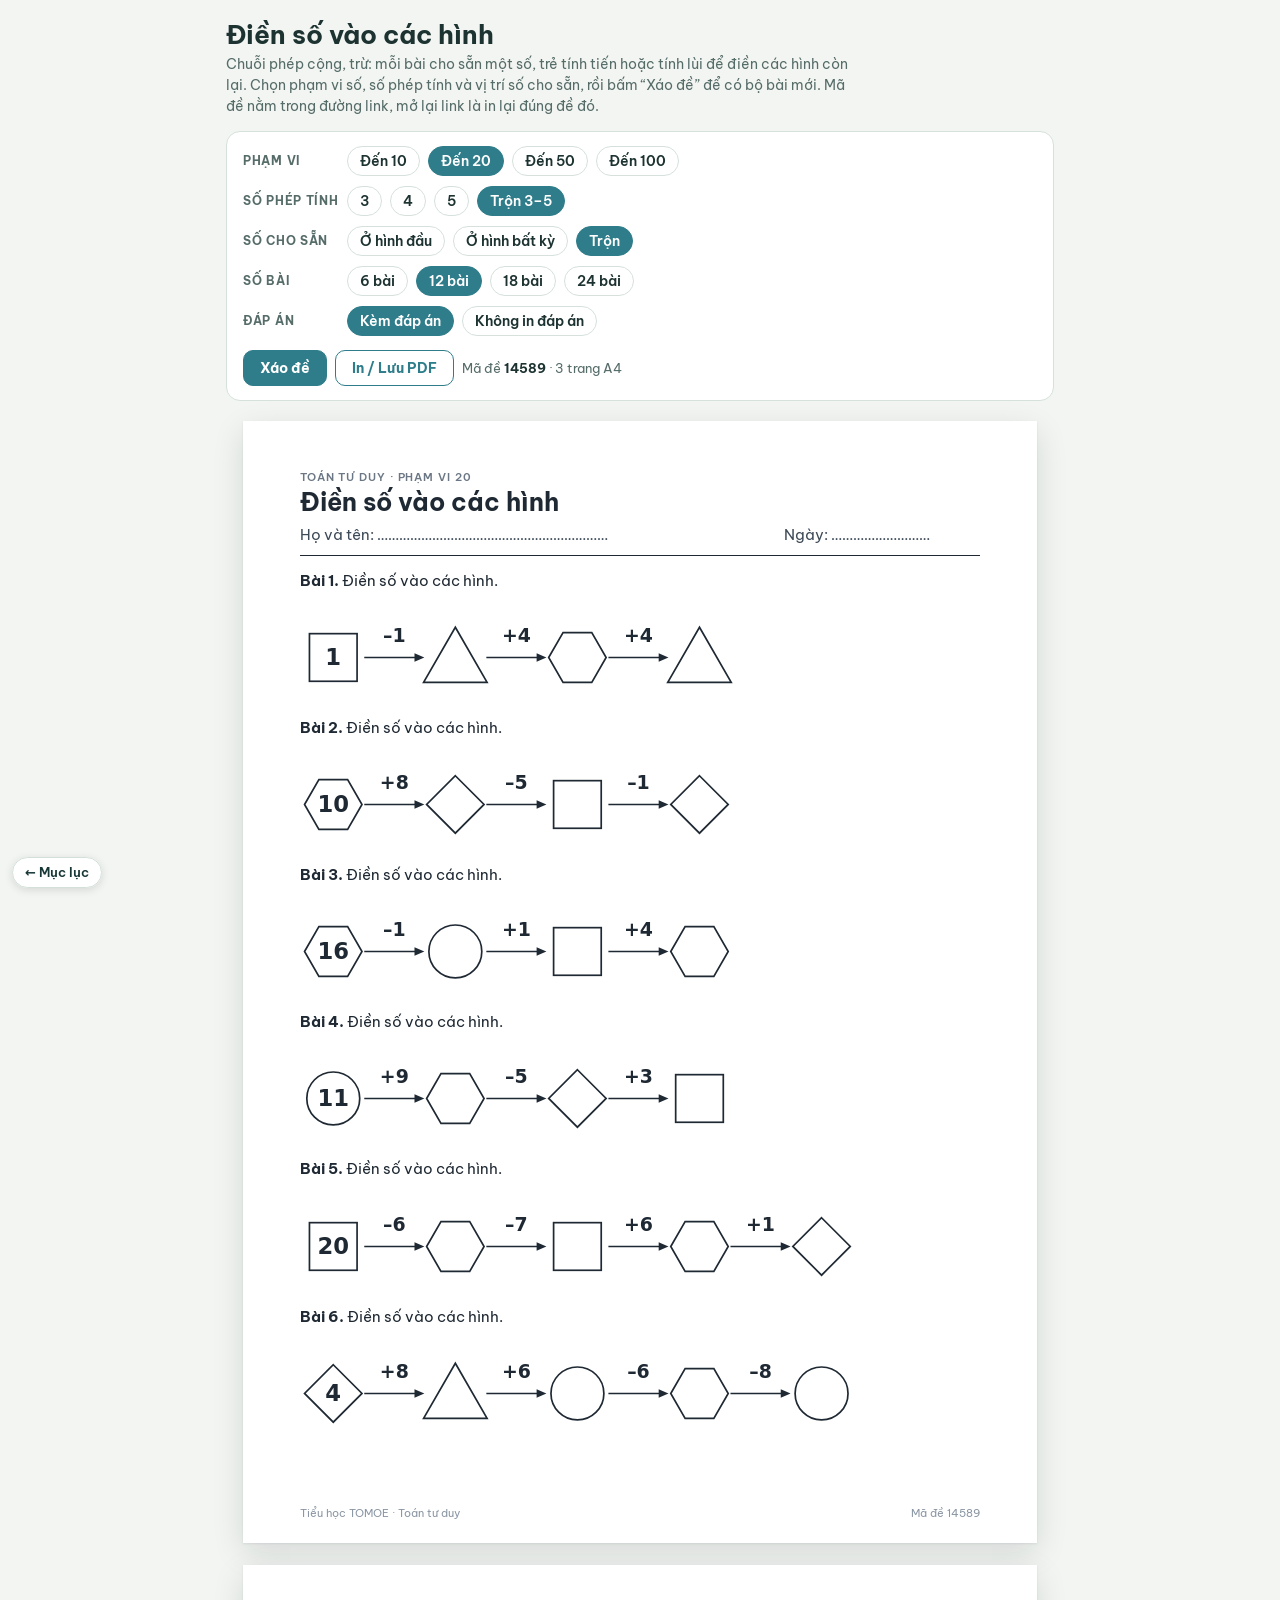
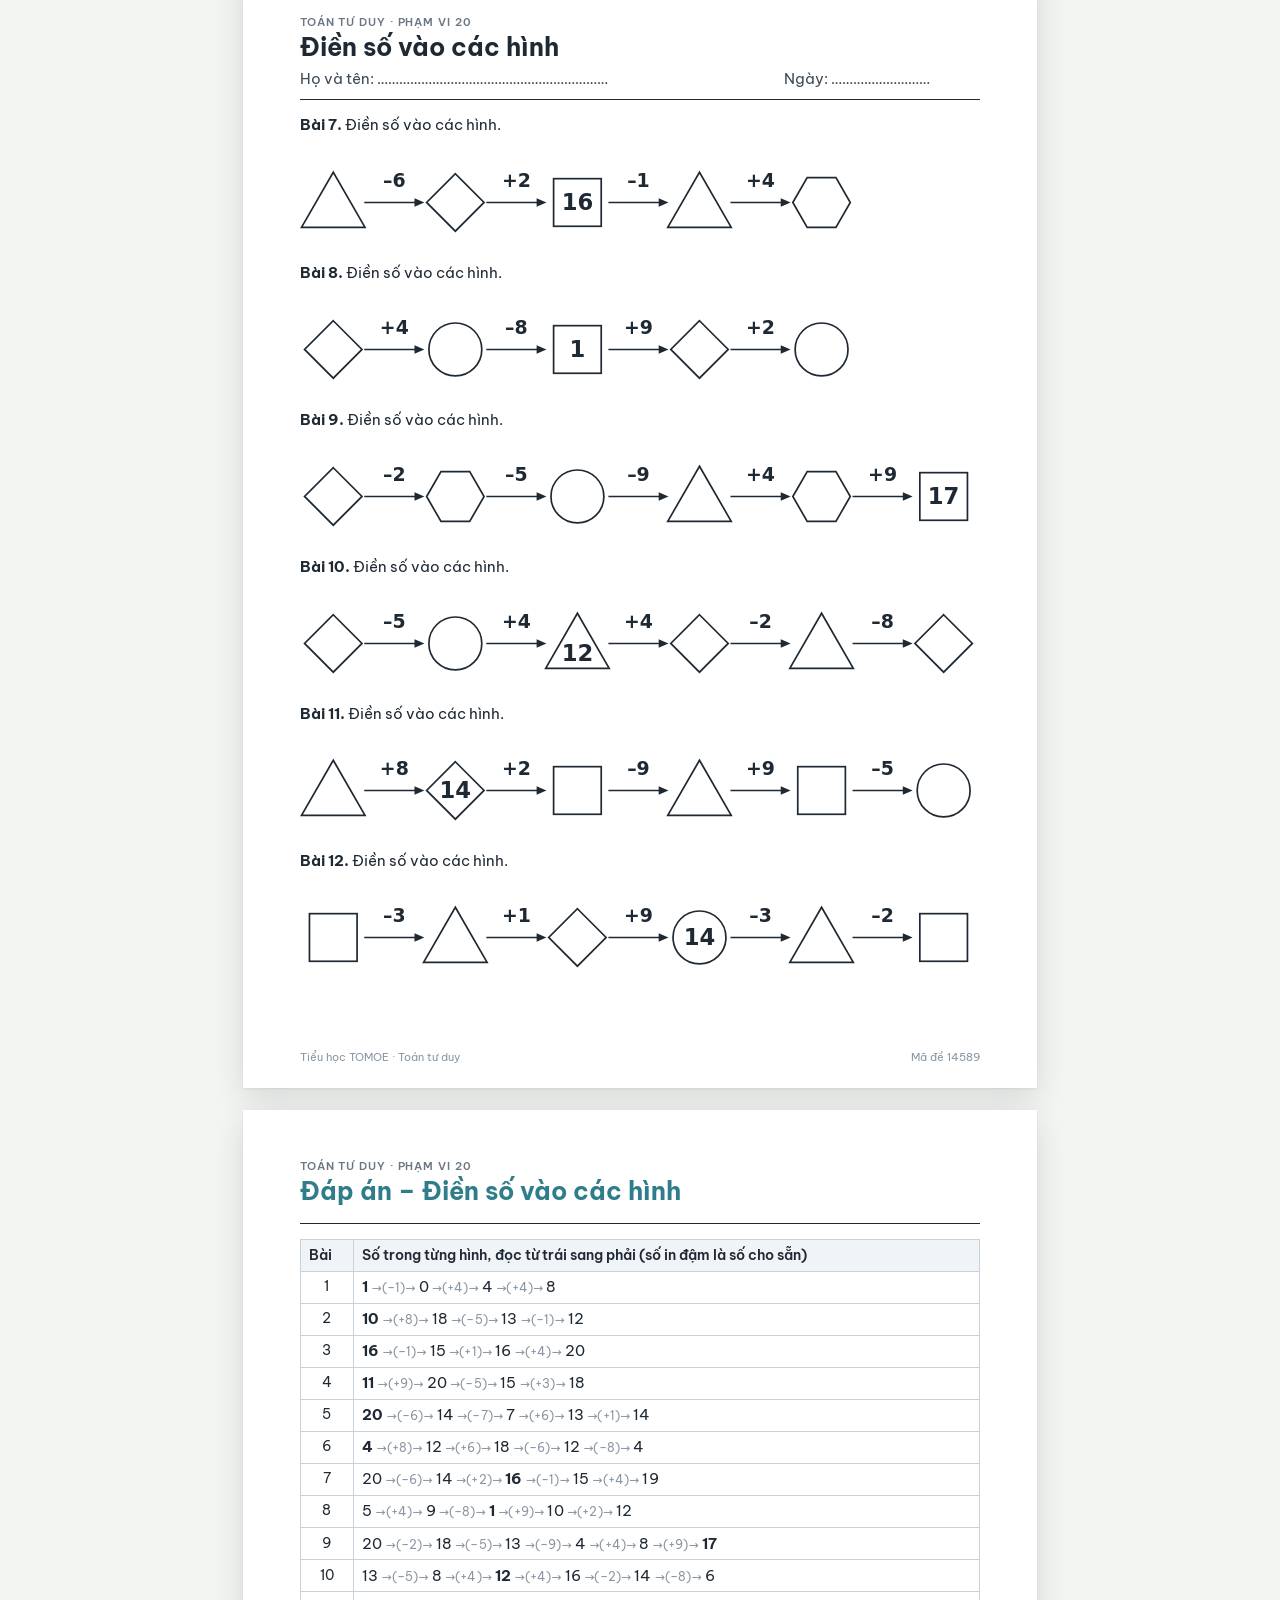
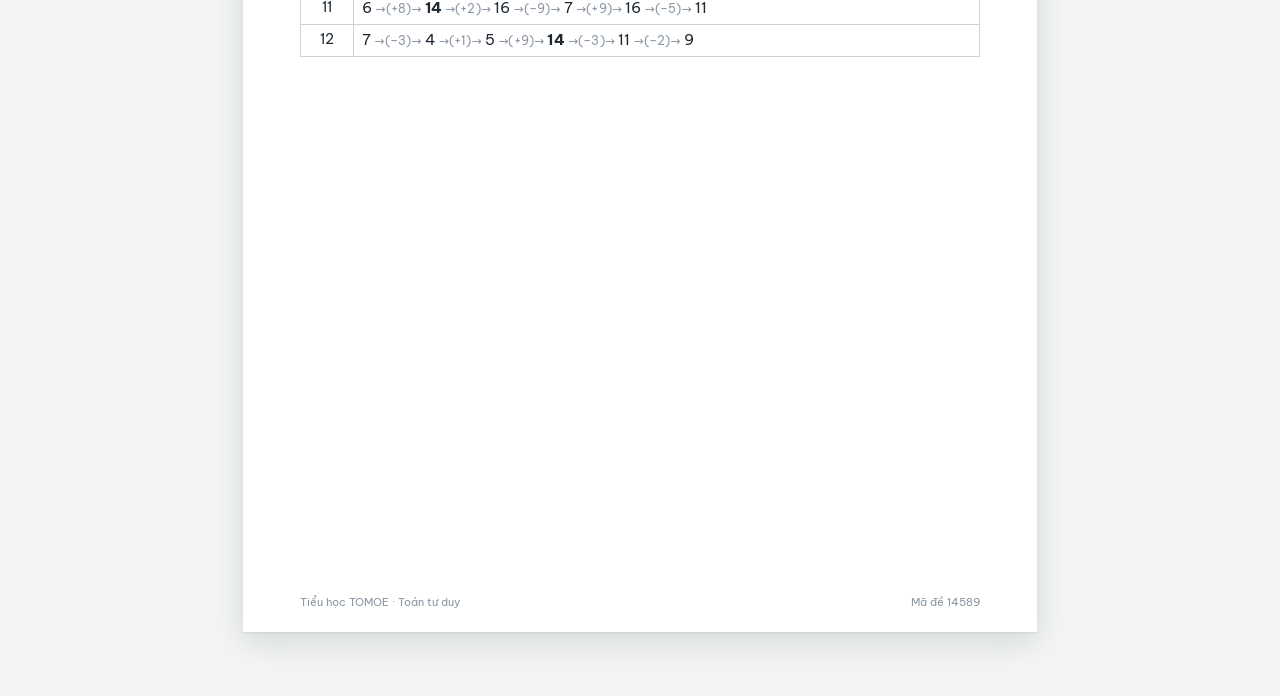
==== dien-so-vao-hinh/index.html @ 7d537c02 "Add worksheet generator pages with shuffle and answer keys (Opus 5.5)" ====
<!DOCTYPE html>
<html lang="vi">
<head>
<meta charset="utf-8">
<meta name="viewport" content="width=device-width,initial-scale=1">
<title>Điền số vào các hình</title>
<link rel="preconnect" href="https://fonts.googleapis.com">
<link rel="preconnect" href="https://fonts.gstatic.com" crossorigin>
<link rel="stylesheet" href="https://fonts.googleapis.com/css2?family=Be+Vietnam+Pro:wght@400;600;700&display=swap">
<link rel="stylesheet" href="../assets/worksheet.css">
<style>
.ds-item{margin:0 0 7mm}
.ds-item .t{margin:0 0 1.5mm;font-size:11pt}
.ds-item svg{display:block;font-family:"DejaVu Sans","Be Vietnam Pro",sans-serif}
.ds-key td:last-child{font-size:11pt;letter-spacing:.01em}
.ds-key .op{color:#8a96a3;font-size:9pt}
</style>
</head>
<body>
<script src="../assets/worksheet.js"></script>
<script>
(function () {
  'use strict';
  var STEP_MAX = { 10: 5, 20: 9, 50: 20, 100: 30 };
  var SHAPES = ['circle', 'square', 'diamond', 'triangle', 'hexagon'];
  var PER_PAGE = 6;
  var S = 14, A = 18.3;        // shape box and arrow length, in mm (6 shapes + pad fit the 180 mm line)

  function sign(d) { return (d > 0 ? '+' : '–') + Math.abs(d); }

  // one chain: values v[0..k], steps d[1..k], all values within 0..R
  function makeChain(rng, R, k) {
    var mx = STEP_MAX[R];
    for (var tries = 0; tries < 200; tries++) {
      var v = [rng.int(0, R)], d = [];
      for (var i = 0; i < k; i++) {
        var cur = v[v.length - 1], opts = [];
        for (var x = -mx; x <= mx; x++) if (x && cur + x >= 0 && cur + x <= R) opts.push(x);
        var step = rng.pick(opts);
        d.push(step); v.push(cur + step);
      }
      var plus = d.some(function (x) { return x > 0; }), minus = d.some(function (x) { return x < 0; });
      if (k < 3 || (plus && minus)) return { v: v, d: d };
    }
    return { v: v, d: d };
  }

  function shapeSvg(kind, cx, cy, num) {
    var st = 'fill="#fff" stroke="#1f2933" stroke-width=".45"', p, ty = cy;
    if (kind === 'circle') p = '<circle cx="' + cx + '" cy="' + cy + '" r="7" ' + st + '/>';
    else if (kind === 'square') p = '<rect x="' + (cx - 6.3) + '" y="' + (cy - 6.3) + '" width="12.6" height="12.6" ' + st + '/>';
    else if (kind === 'diamond') p = '<path d="M' + cx + ' ' + (cy - 7.6) + 'L' + (cx + 7.6) + ' ' + cy + 'L' + cx + ' ' + (cy + 7.6) + 'L' + (cx - 7.6) + ' ' + cy + 'Z" ' + st + '/>';
    else if (kind === 'triangle') { p = '<path d="M' + cx + ' ' + (cy - 8) + 'L' + (cx + 8.4) + ' ' + (cy + 6.6) + 'L' + (cx - 8.4) + ' ' + (cy + 6.6) + 'Z" ' + st + '/>'; ty = cy + 2.6; }
    else p = '<path d="M' + (cx - 7.6) + ' ' + cy + 'L' + (cx - 3.8) + ' ' + (cy - 6.6) + 'L' + (cx + 3.8) + ' ' + (cy - 6.6) + 'L' + (cx + 7.6) + ' ' + cy + 'L' + (cx + 3.8) + ' ' + (cy + 6.6) + 'L' + (cx - 3.8) + ' ' + (cy + 6.6) + 'Z" ' + st + '/>';
    if (num != null) {
      var fs = String(num).length > 2 ? 4.6 : 6;
      p += '<text x="' + cx + '" y="' + ty + '" font-size="' + fs + '" font-weight="700" text-anchor="middle" dominant-baseline="central" fill="#1f2933">' + num + '</text>';
    }
    return p;
  }

  function chainSvg(item) {
    var k = item.d.length, W = (k + 1) * S + k * A, H = 25, cy = 16, out = '';
    for (var i = 0; i <= k; i++) {
      var cx = S / 2 + i * (S + A);
      out += shapeSvg(item.shapes[i], cx, cy, i === item.given ? item.v[i] : null);
      if (i < k) {
        var x1 = cx + S / 2 + 1.2, x2 = cx + S / 2 + A - 1.2;
        out += '<line x1="' + x1 + '" y1="' + cy + '" x2="' + (x2 - 2) + '" y2="' + cy + '" stroke="#1f2933" stroke-width=".4"/>' +
          '<path d="M' + x2 + ' ' + cy + 'L' + (x2 - 2.6) + ' ' + (cy - 1.1) + 'L' + (x2 - 2.6) + ' ' + (cy + 1.1) + 'Z" fill="#1f2933"/>' +
          '<text x="' + ((x1 + x2) / 2) + '" y="' + (cy - 4.2) + '" font-size="5" font-weight="700" text-anchor="middle" fill="#1f2933">' + sign(item.d[i]) + '</text>';
      }
    }
    // 1.8 mm pad each side: triangle, diamond and hexagon are wider than the S box
    return '<svg viewBox="-1.8 0 ' + (W + 3.6) + ' ' + H + '" width="' + (W + 3.6) + 'mm" height="' + H + 'mm" role="img" aria-label="Chuỗi ' + k + ' phép tính">' + out + '</svg>';
  }

  Worksheet({
    title: 'Điền số vào các hình',
    kicker: 'Toán tư duy',
    intro: 'Chuỗi phép cộng, trừ: mỗi bài cho sẵn một số, trẻ tính tiến hoặc tính lùi để điền các hình còn lại. Chọn phạm vi số, số phép tính và vị trí số cho sẵn, rồi bấm “Xáo đề” để có bộ bài mới. Mã đề nằm trong đường link, mở lại link là in lại đúng đề đó.',
    options: [
      { key: 'r', label: 'Phạm vi', items: [['10', 'Đến 10'], ['20', 'Đến 20'], ['50', 'Đến 50'], ['100', 'Đến 100']], def: '20' },
      { key: 'n', label: 'Số phép tính', items: [['3', '3'], ['4', '4'], ['5', '5'], ['mix', 'Trộn 3–5']], def: 'mix' },
      { key: 'g', label: 'Số cho sẵn', items: [['start', 'Ở hình đầu'], ['any', 'Ở hình bất kỳ'], ['mix', 'Trộn']], def: 'mix' },
      { key: 'c', label: 'Số bài', items: [['6', '6 bài'], ['12', '12 bài'], ['18', '18 bài'], ['24', '24 bài']], def: '12' }
    ],
    build: function (st, rng, ws) {
      var R = +st.r, count = +st.c, items = [];
      for (var i = 0; i < count; i++) {
        // in "Trộn", chains grow longer through the set, like the original worksheet
        var k = st.n === 'mix' ? 3 + Math.min(2, Math.floor(i * 3 / count)) : +st.n;
        var ch = makeChain(rng, R, k);
        var mode = st.g === 'mix' ? (i < count / 2 ? 'start' : 'any') : st.g;
        ch.given = mode === 'start' ? 0 : rng.int(1, k);
        ch.shapes = [];
        for (var j = 0; j <= k; j++) {
          var s; do { s = rng.pick(SHAPES); } while (j && s === ch.shapes[j - 1]);
          ch.shapes.push(s);
        }
        items.push(ch);
      }
      var pages = [];
      for (var p = 0; p < items.length; p += PER_PAGE) {
        var html = ws.head('Toán tư duy · Phạm vi ' + R, 'Điền số vào các hình');
        items.slice(p, p + PER_PAGE).forEach(function (it, n) {
          html += '<div class="ds-item"><p class="t"><b>Bài ' + (p + n + 1) + '.</b> Điền số vào các hình.</p>' + chainSvg(it) + '</div>';
        });
        pages.push({ html: html });
      }
      var key = '<table class="ws-key ds-key"><tr><th class="c">Bài</th><th>Số trong từng hình, đọc từ trái sang phải (số in đậm là số cho sẵn)</th></tr>' +
        items.map(function (it, i) {
          var cells = it.v.map(function (x, j) { return j === it.given ? '<b>' + x + '</b>' : String(x); });
          var row = cells[0];
          for (var j = 0; j < it.d.length; j++) row += ' <span class="op">→(' + sign(it.d[j]) + ')→</span> ' + cells[j + 1];
          return '<tr><td class="c">' + (i + 1) + '</td><td>' + row + '</td></tr>';
        }).join('') + '</table>';
      pages.push({ answer: true, html: ws.answerHead('Toán tư duy · Phạm vi ' + R, 'Đáp án – Điền số vào các hình') + key });
      return pages;
    }
  });
})();
</script>
<script src="../assets/back.js"></script>
</body>
</html>
---- assets/worksheet.css ----
/* Shared styles for printable worksheet generators: control panel on screen, A4 pages for print */
:root{
  --bg:#F2F5F1; --panel:#FFFFFF; --ink:#1D3331; --muted:#566C69; --line:#D6E1DB;
  --accent:#2F7D8A; --accent-ink:#FFFFFF; --warn:#C0392B;
  --f-body:"Be Vietnam Pro",system-ui,-apple-system,"Segoe UI",sans-serif;
  color-scheme:light;
}
@media (prefers-color-scheme: dark){:root:not([data-theme="light"]){
  --bg:#111C1B; --panel:#192827; --ink:#E8F1ED; --muted:#A2B8B2; --line:#2C4241;
  --accent:#5DB2BE; --accent-ink:#0E1A19; --warn:#F0765A; color-scheme:dark}}
:root[data-theme="dark"]{
  --bg:#111C1B; --panel:#192827; --ink:#E8F1ED; --muted:#A2B8B2; --line:#2C4241;
  --accent:#5DB2BE; --accent-ink:#0E1A19; --warn:#F0765A; color-scheme:dark}
*{box-sizing:border-box}
html,body{margin:0;background:var(--bg);color:var(--ink);font-family:var(--f-body)}

/* ---------- control panel (screen only) ---------- */
.ws-ui{max-width:860px;margin:0 auto;padding:20px max(16px,env(safe-area-inset-left,0px)) 8px;display:grid;gap:14px}
.ws-ui header h1{margin:0;font-size:26px;line-height:1.15;font-weight:700;text-wrap:balance}
.ws-ui header p{margin:4px 0 0;color:var(--muted);font-size:14px;line-height:1.5;max-width:70ch}
.ws-panel{background:var(--panel);border:1px solid var(--line);border-radius:14px;padding:14px 16px;display:grid;gap:10px}
.ws-row{display:flex;flex-wrap:wrap;align-items:center;gap:6px 8px}
.ws-row>.lab{font-size:12px;font-weight:700;letter-spacing:.06em;text-transform:uppercase;color:var(--muted);min-width:96px}
.ws-chip{font:600 14px var(--f-body);border:1px solid var(--line);background:transparent;color:var(--ink);padding:5px 12px;border-radius:999px;cursor:pointer;font-variant-numeric:tabular-nums}
.ws-chip:hover{border-color:var(--accent)}
.ws-chip[aria-pressed="true"]{background:var(--accent);border-color:var(--accent);color:var(--accent-ink)}
.ws-actions{display:flex;flex-wrap:wrap;align-items:center;gap:8px;padding-top:4px}
.ws-btn{font:700 14px var(--f-body);border-radius:10px;padding:8px 16px;cursor:pointer;border:1px solid var(--accent);background:var(--accent);color:var(--accent-ink)}
.ws-btn.ghost{background:transparent;color:var(--accent)}
.ws-chip:focus-visible,.ws-btn:focus-visible{outline:3px solid var(--accent);outline-offset:2px}
.ws-status{font-size:13px;color:var(--muted)}
.ws-status b{color:var(--ink);font-variant-numeric:tabular-nums}
.ws-status .warn{color:var(--warn);font-weight:600}

/* ---------- A4 pages ---------- */
.ws-sheets{display:flex;flex-direction:column;align-items:center;gap:22px;padding:12px 16px 64px}
.page{position:relative;flex:none;width:210mm;height:297mm;padding:13mm 15mm 12mm;background:#fff;color:#1f2933;overflow:hidden;
  box-shadow:0 1px 2px rgba(16,24,40,.08),0 10px 30px rgba(16,24,40,.12);font-family:var(--f-body);font-size:12pt;line-height:1.4;
  -webkit-print-color-adjust:exact;print-color-adjust:exact}
.page.overflow{outline:3px solid var(--warn)}
.page .foot{position:absolute;left:15mm;right:15mm;bottom:6mm;font-size:8pt;color:#8a96a3;display:flex;justify-content:space-between}

/* worksheet header: kicker · title · name/date */
.ws-head{border-bottom:.5mm solid #1f2933;padding-bottom:2.5mm;margin-bottom:4mm}
.ws-head .kicker{font-size:8.5pt;font-weight:600;letter-spacing:.08em;text-transform:uppercase;color:#6b7785}
.ws-head h2{margin:.6mm 0 2mm;font-size:19pt;line-height:1.15;font-weight:700}
.ws-head .who{display:flex;gap:6mm;font-size:11pt;color:#3d4a57}
.ws-head .who span{flex:1;white-space:nowrap;overflow:hidden}
.ws-head .who span:last-child{flex:0 0 52mm}
.ws-task{font-weight:600;margin:0 0 3mm}
.ws-howto{background:#f3f5f2;border-radius:2mm;padding:2.5mm 3.5mm;font-size:10.5pt;line-height:1.45;margin:0 0 4mm}
.ws-howto p{margin:0}
.ws-blank{display:inline-block;min-width:14mm;border-bottom:.3mm dotted #1f2933;height:1em;vertical-align:baseline}

/* answer pages */
.page.answer .ws-head h2{color:#2F7D8A}
.ws-key{width:100%;border-collapse:collapse;font-size:10.5pt}
.ws-key th,.ws-key td{border:.25mm solid #c9d2db;padding:1.4mm 2.2mm;text-align:left;vertical-align:top}
.ws-key th{background:#f1f4f6;font-weight:600}
.ws-key td.c{text-align:center;width:14mm}
.ws-key h3{margin:0}
.ws-keytitle{font-size:12pt;font-weight:700;margin:4mm 0 1.5mm}

@page{size:A4 portrait;margin:0}
@media print{
  html,body{background:#fff}
  .ws-ui{display:none}
  .ws-sheets{display:block;padding:0;zoom:1 !important}
  .page{box-shadow:none;outline:none !important;break-after:page}
  .page:last-child{break-after:auto}
}
@media (prefers-reduced-motion:reduce){*{transition:none !important}}
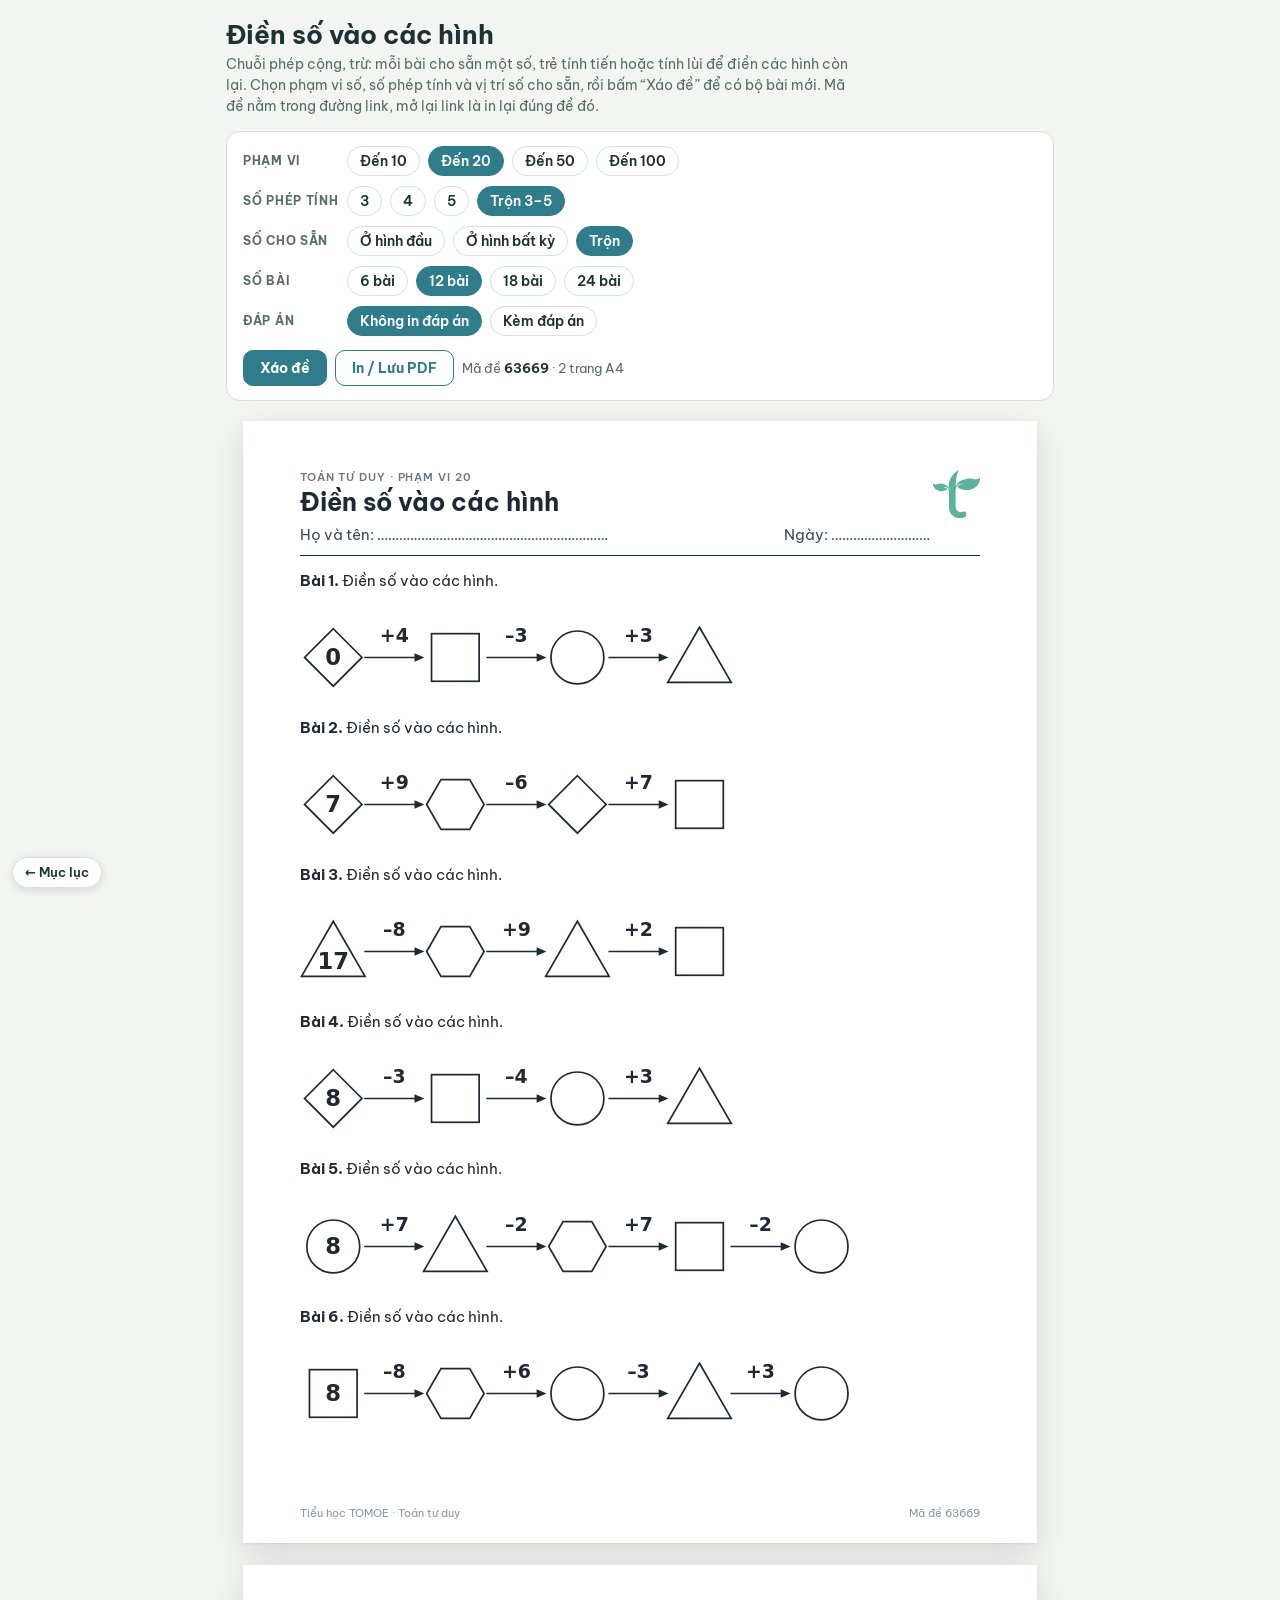
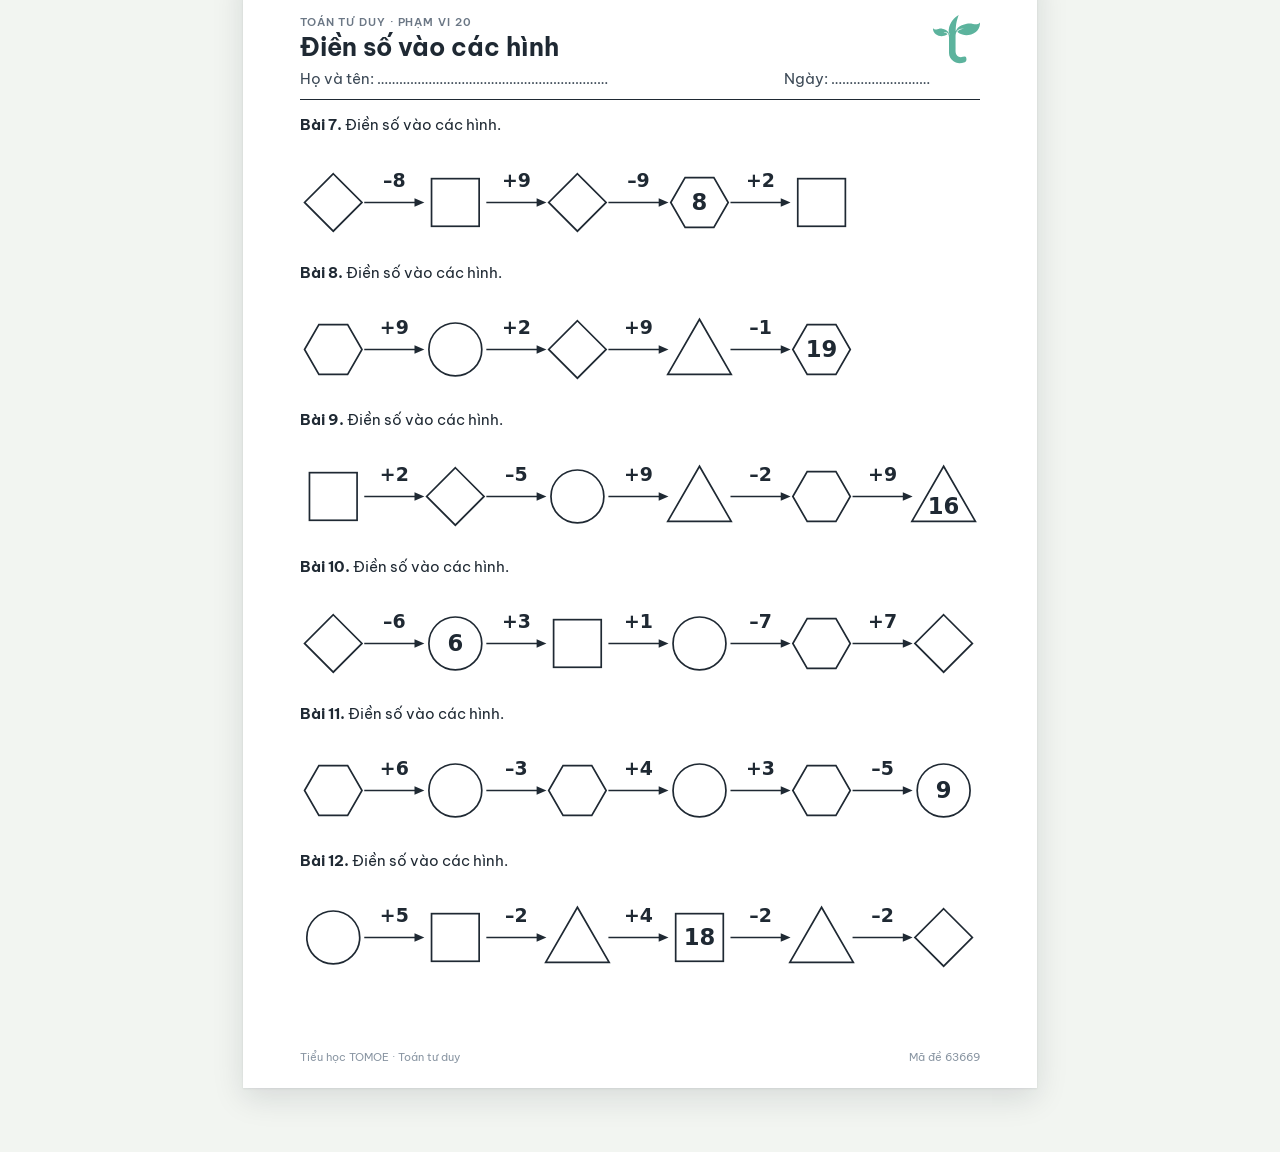
==== commit 25b78a6a: "Add Tomoe T favicon to every page (Opus 5.5)" ====
--- a/dien-so-vao-hinh/index.html
+++ b/dien-so-vao-hinh/index.html
@@ -4,6 +4,7 @@
 <meta charset="utf-8">
 <meta name="viewport" content="width=device-width,initial-scale=1">
 <title>Điền số vào các hình</title>
+<link rel="icon" href="../assets/logo-tomoe-t.svg" type="image/svg+xml">
 <link rel="preconnect" href="https://fonts.googleapis.com">
 <link rel="preconnect" href="https://fonts.gstatic.com" crossorigin>
 <link rel="stylesheet" href="https://fonts.googleapis.com/css2?family=Be+Vietnam+Pro:wght@400;600;700&display=swap">
--- a/assets/worksheet.css
+++ b/assets/worksheet.css
@@ -41,7 +41,9 @@
 .page .foot{position:absolute;left:15mm;right:15mm;bottom:6mm;font-size:8pt;color:#8a96a3;display:flex;justify-content:space-between}
 
 /* worksheet header: kicker · title · name/date */
-.ws-head{border-bottom:.5mm solid #1f2933;padding-bottom:2.5mm;margin-bottom:4mm}
+.ws-head{position:relative;border-bottom:.5mm solid #1f2933;padding-bottom:2.5mm;margin-bottom:4mm}
+.ws-head .ws-logo{position:absolute;right:0;top:0;height:13mm;width:auto}
+.ws-head .kicker,.ws-head h2{padding-right:16mm}
 .ws-head .kicker{font-size:8.5pt;font-weight:600;letter-spacing:.08em;text-transform:uppercase;color:#6b7785}
 .ws-head h2{margin:.6mm 0 2mm;font-size:19pt;line-height:1.15;font-weight:700}
 .ws-head .who{display:flex;gap:6mm;font-size:11pt;color:#3d4a57}
